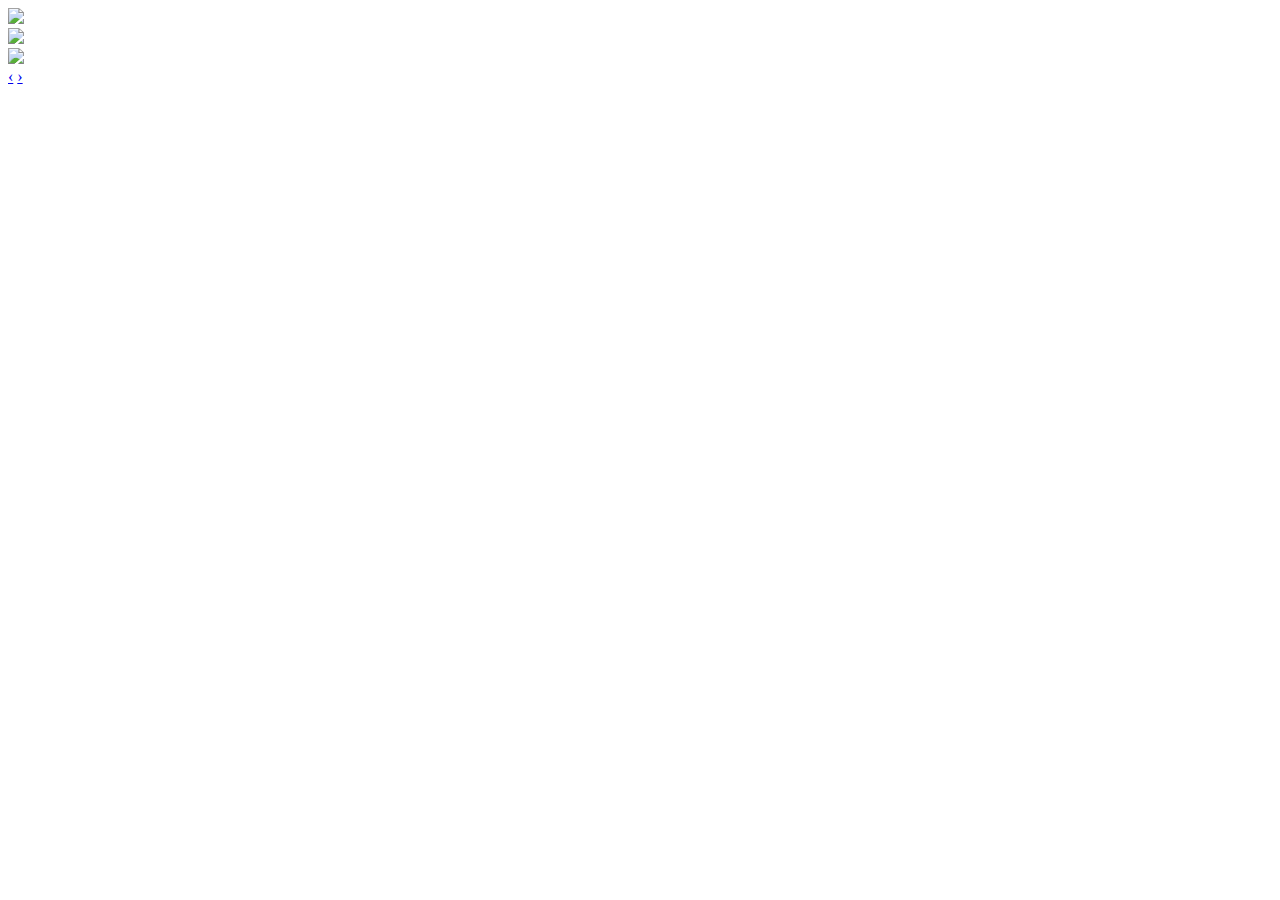
==== index.html @ b69bde4c "primer commit prueba" ====
<!DOCTYPE html>
<html lang="en">
<head>
    <meta charset="UTF-8">
    <meta http-equiv="X-UA-Compatible" content="IE=edge">
    <meta name="viewport" content="width=device-width, initial-scale=1.0">
    <title>Document</title>
</head>
<body>

    <div class="container">
        <div class="row-fluid">
            <div class="span6 offset3">
                <div id="myCarousel" class="carousel slide vertical">
                    <!-- Carousel items -->
                    <div class="carousel-inner">
                        <div class="active item">
                            <img src="http://placehold.it/600x400&amp;text=First+Slide">
                        </div>
                        <div class="item">
                            <img src="http://placehold.it/600x400&amp;text=Second+Slide">
                        </div>
                        <div class="item">
                            <img src="http://placehold.it/600x400&amp;text=Third+Slide">
                        </div>
                    </div>
                    <!-- Carousel nav -->
                    <a class="carousel-control left" href="#myCarousel" data-slide="prev">‹</a>
                    <a class="carousel-control right" href="#myCarousel" data-slide="next">›</a>
                </div>
            </div>
        </div>
    </div>
    
</body>
</html>
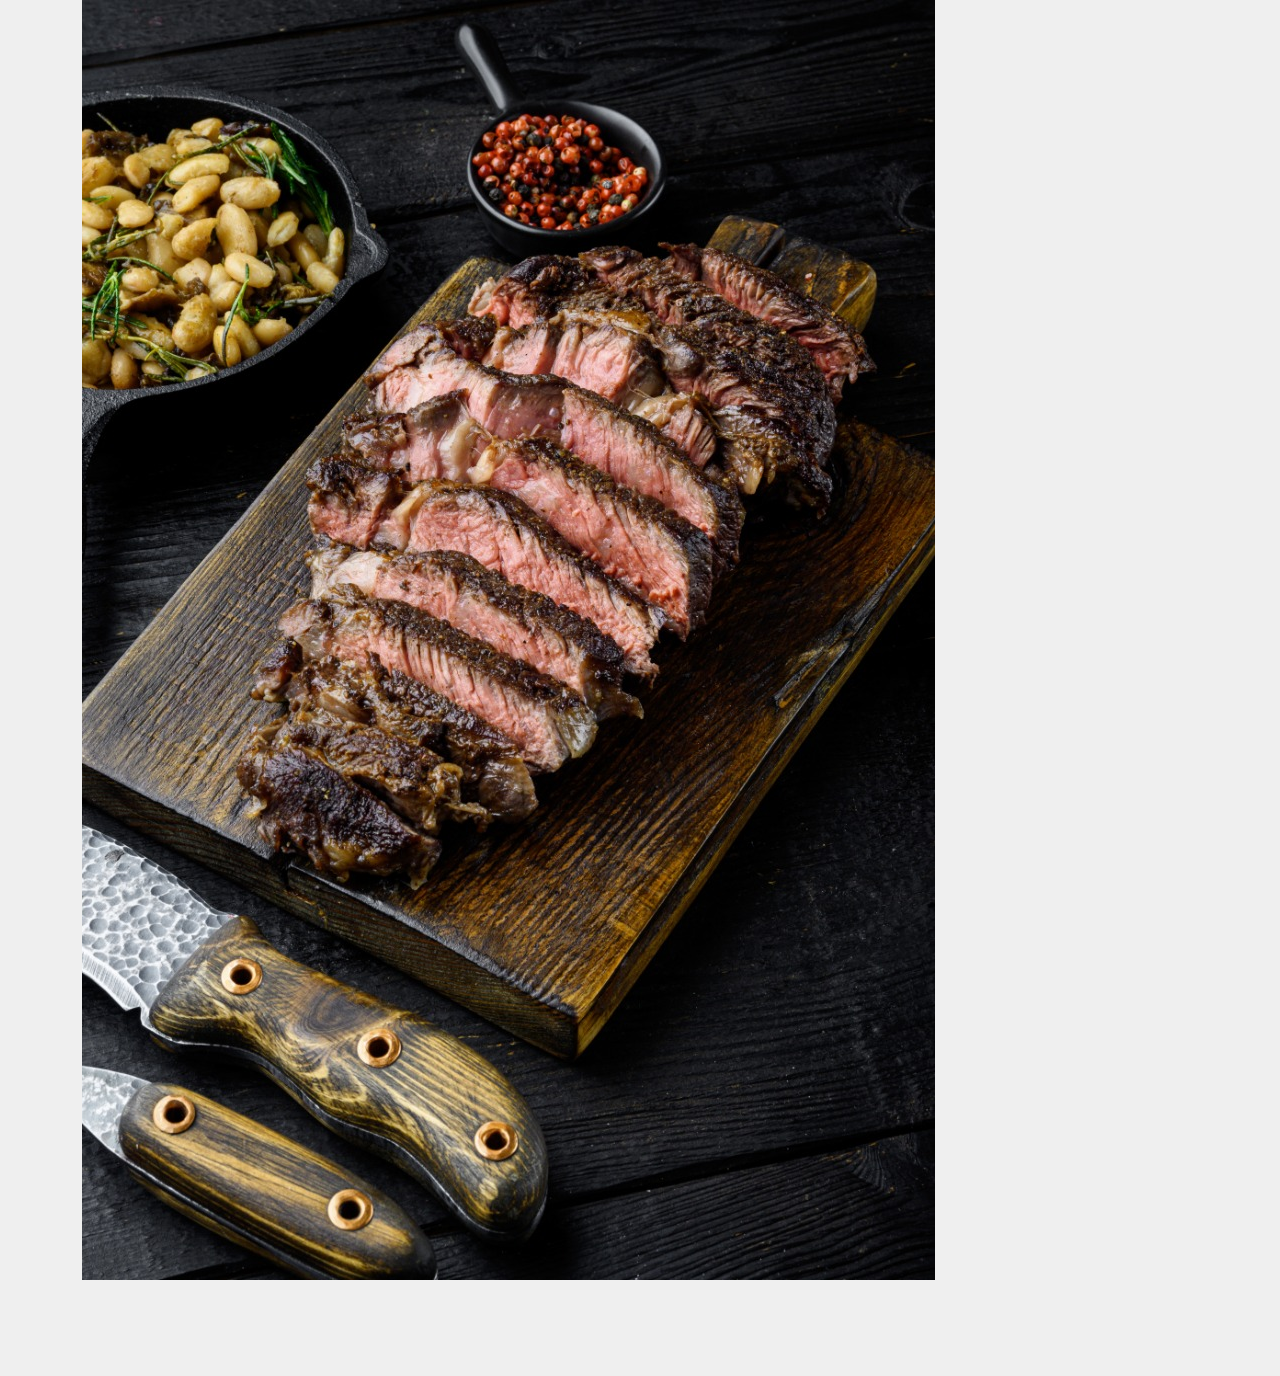
==== commit e60c75e8: "segundo commit" ====
--- a/index.html
+++ b/index.html
@@ -1,36 +1,104 @@
 <!DOCTYPE html>
 <html lang="en">
+
 <head>
-    <meta charset="UTF-8">
-    <meta http-equiv="X-UA-Compatible" content="IE=edge">
-    <meta name="viewport" content="width=device-width, initial-scale=1.0">
-    <title>Document</title>
+    <title>Zay Shop eCommerce HTML CSS Template</title>
+    <meta charset="utf-8">
+    <meta name="viewport" content="width=device-width, initial-scale=1">
+
+    <link rel="apple-touch-icon" href="assets/img/apple-icon.png">
+    <link rel="shortcut icon" type="image/x-icon" href="assets/img/favicon.ico">
+
+    <link rel="stylesheet" href="assets/css/bootstrap.min.css">
+    <link rel="stylesheet" href="assets/css/templatemo.css">
+    <link rel="stylesheet" href="assets/css/custom.css">
+
+    <!-- Load fonts style after rendering the layout styles -->
+    <link rel="stylesheet" href="https://fonts.googleapis.com/css2?family=Roboto:wght@100;200;300;400;500;700;900&display=swap">
+    <link rel="stylesheet" href="assets/css/fontawesome.min.css">
+<!--
+    
+TemplateMo 559 Zay Shop
+
+https://templatemo.com/tm-559-zay-shop
+
+-->
 </head>
+
 <body>
+    
 
-    <div class="container">
-        <div class="row-fluid">
-            <div class="span6 offset3">
-                <div id="myCarousel" class="carousel slide vertical">
-                    <!-- Carousel items -->
-                    <div class="carousel-inner">
-                        <div class="active item">
-                            <img src="http://placehold.it/600x400&amp;text=First+Slide">
-                        </div>
-                        <div class="item">
-                            <img src="http://placehold.it/600x400&amp;text=Second+Slide">
-                        </div>
-                        <div class="item">
-                            <img src="http://placehold.it/600x400&amp;text=Third+Slide">
-                        </div>
+
+    <!-- Start Banner Hero -->
+    <div id="template-mo-zay-hero-carousel" class="carousel slide" data-bs-ride="carousel">
+       <!--  <ol class="carousel-indicators">
+            <li data-bs-target="#template-mo-zay-hero-carousel" data-bs-slide-to="0" class="active"></li>
+            <li data-bs-target="#template-mo-zay-hero-carousel" data-bs-slide-to="1"></li>
+            <li data-bs-target="#template-mo-zay-hero-carousel" data-bs-slide-to="2"></li>
+        </ol> -->
+        <div class="carousel-inner">
+            <div class="carousel-item active">
+                <div class="container">
+                    <img class="img-fluid" src="./assets/img/img1.jpeg" alt="">
+                    <div class="row p-5">
+                       
                     </div>
-                    <!-- Carousel nav -->
-                    <a class="carousel-control left" href="#myCarousel" data-slide="prev">‹</a>
-                    <a class="carousel-control right" href="#myCarousel" data-slide="next">›</a>
+                </div>
+            </div>
+            <div class="carousel-item">
+                <div class="container">
+                    <img class="img-fluid" src="./assets/img/img2.jpeg" alt="">
+                    <div class="row p-5">
+                       
+                    </div>
+                </div>
+            </div>
+
+            <div class="carousel-item">
+                <div class="container">
+                    <img class="img-fluid" src="./assets/img/img3.jpeg" alt="">
+                    <div class="row p-5">
+                       
+                    </div>
+                </div>
+            </div>
+            
+            <div class="carousel-item">
+                <div class="container">
+                    <img class="img-fluid" src="./assets/img/img4.jpeg" alt="">
+                    <div class="row p-5">
+                       
+                    </div>
+                </div>
+            </div>
+            
+            <div class="carousel-item">
+                <div class="container">
+                    <img class="img-fluid" src="./assets/img/img5.jpeg" alt="">
+                    <div class="row p-5">
+                       
+                    </div>
                 </div>
             </div>
         </div>
+        <!-- <a class="carousel-control-prev text-decoration-none w-auto ps-3" href="#template-mo-zay-hero-carousel" role="button" data-bs-slide="prev">
+            <i class="fas fa-chevron-left"></i>
+        </a>
+        <a class="carousel-control-next text-decoration-none w-auto pe-3" href="#template-mo-zay-hero-carousel" role="button" data-bs-slide="next">
+            <i class="fas fa-chevron-right"></i>
+        </a> -->
     </div>
-    
+    <!-- End Banner Hero -->
+
+    <!-- End Footer -->
+
+    <!-- Start Script -->
+    <script src="assets/js/jquery-1.11.0.min.js"></script>
+    <script src="assets/js/jquery-migrate-1.2.1.min.js"></script>
+    <script src="assets/js/bootstrap.bundle.min.js"></script>
+    <script src="assets/js/templatemo.js"></script>
+    <script src="assets/js/custom.js"></script>
+    <!-- End Script -->
 </body>
+
 </html>--- a/assets/css/templatemo.css
+++ b/assets/css/templatemo.css
@@ -0,0 +1,191 @@
+/*
+
+TemplateMo 559 Zay Shop
+
+https://templatemo.com/tm-559-zay-shop
+
+---------------------------------------------
+Table of contents
+------------------------------------------------
+1. Typography
+2. General
+3. Nav
+4. Hero Carousel
+5. Accordion
+6. Shop
+7. Product
+8. Carousel Hero
+9. Carousel Brand
+10. Services
+11. Contact map
+12. Footer
+13. Small devices (landscape phones, 576px and up)
+14. Medium devices (tablets, 768px and up)
+15. Large devices (desktops, 992px and up)
+16. Extra large devices (large desktops, 1200px and up)
+--------------------------------------------- */
+
+
+
+
+/* Typography */
+body, ul, li, p, a, label, input, div {
+  font-family: 'Roboto', sans-serif;
+  font-size: 18px !important;
+  font-weight: 300 !important;
+}
+.h1 {
+  font-family: 'Roboto', sans-serif;
+  font-size: 48px !important;
+  font-weight: 200 !important;
+}
+.h2 {
+  font-family: 'Roboto', sans-serif;
+  font-size: 30px !important;
+  font-weight: 300;
+}
+.h3 {
+  font-family: 'Roboto', sans-serif;
+  font-size: 22px !important;
+}
+/* General */
+.logo { font-weight: 500 !important;}
+.text-warning {  color: #ede861 !important;}
+.text-muted { color: #bcbcbc !important;}
+.text-success { color: #59ab6e !important;}
+.text-light { color: #cfd6e1 !important;}
+.bg-dark { background-color: #212934 !important;}
+.bg-light { background-color: #e9eef5 !important;}
+.bg-black { background-color: #1d242d !important;}
+.bg-success { background-color: #59ab6e !important;}
+.btn-success {
+  background-color: #59ab6e !important;
+  border-color: #56ae6c !important;
+}
+.pagination .page-link:hover {color: #000;}
+.pagination .page-link:hover, .pagination .page-link.active {
+  background-color: #69bb7e;
+  color: #fff;
+}
+/* Nav */
+#templatemo_nav_top { min-height: 40px;}
+#templatemo_nav_top * { font-size: .9em !important;}
+#templatemo_main_nav a { color: #212934;}
+#templatemo_main_nav a:hover { color: #69bb7e;}
+#templatemo_main_nav .navbar .nav-icon { margin-right: 20px;}
+
+/* Hero Carousel */
+#template-mo-zay-hero-carousel { background: #efefef !important;}
+/* Accordion */
+.templatemo-accordion a { color: #000;}
+.templatemo-accordion a:hover { color: #333d4a;}
+/* Shop */
+.shop-top-menu a:hover { color: #69bb7e !important;}
+/* Product */
+.product-wap { box-shadow: 0px 5px 10px 0px rgba(0, 0, 0, 0.10);}
+.product-wap .product-color-dot.color-dot-red { background:#f71515;}
+.product-wap .product-color-dot.color-dot-blue { background:#6db4fe;}
+.product-wap .product-color-dot.color-dot-black { background:#000000;}
+.product-wap .product-color-dot.color-dot-light { background:#e0e0e0;}
+.product-wap .product-color-dot.color-dot-green { background:#0bff7e;}
+.card.product-wap .card .product-overlay {
+  background: rgba(0,0,0,.2);
+  visibility: hidden;
+  opacity: 0;
+  transition: .3s;
+}
+.card.product-wap:hover .card .product-overlay {
+  visibility: visible;
+  opacity: 1;
+}
+.card.product-wap a { color: #000;}
+#carousel-related-product .slick-slide:focus { outline: none !important;}
+#carousel-related-product .slick-dots li button:before {
+  font-size: 15px;
+  margin-top: 20px;
+}
+/* Brand */
+.brand-img {
+  filter: grayscale(100%);
+  opacity: 0.5;
+  transition: .5s;
+}
+.brand-img:hover {
+  filter: grayscale(0%);
+  opacity: 1;
+}
+/* Carousel Hero */
+#template-mo-zay-hero-carousel .carousel-indicators li {
+  margin-top: -50px;
+  background-color: #59ab6e;
+}
+#template-mo-zay-hero-carousel .carousel-control-next i,
+#template-mo-zay-hero-carousel .carousel-control-prev i {
+  color: #59ab6e !important;
+  font-size: 2.8em !important;
+}
+/* Carousel Brand */
+.tempaltemo-carousel .h1 {
+  font-size: .5em !important;
+  color: #000 !important;
+}
+/* Services */
+.services-icon-wap {transition: .3s;}
+.services-icon-wap:hover, .services-icon-wap:hover i {color: #fff;}
+.services-icon-wap:hover {background: #69bb7e;}
+/* Contact map */
+.leaflet-control a, .leaflet-control { font-size: 10px !important;}
+.form-control { border: 1px solid #e8e8e8;}
+/* Footer */
+#tempaltemo_footer a { color: #dcdde1;}
+#tempaltemo_footer a:hover { color: #68bb7d;}
+#tempaltemo_footer ul.footer-link-list li { padding-top: 10px;}
+#tempaltemo_footer ul.footer-icons li {
+  width: 2.6em;
+  height: 2.6em;
+  line-height: 2.6em;
+}
+#tempaltemo_footer ul.footer-icons li:hover {
+  background-color: #cfd6e1;
+  transition: .5s;
+}
+#tempaltemo_footer ul.footer-icons li:hover i {
+  color: #212934;
+  transition: .5s;
+}
+#tempaltemo_footer .border-light { border-color: #2d343f !important;}
+/*
+// Extra small devices (portrait phones, less than 576px)
+// No media query since this is the default in Bootstrap
+*/
+/* Small devices (landscape phones, 576px and up)*/
+.product-wap .h3, .product-wap li, .product-wap i, .product-wap p {
+  font-size: 12px !important;
+}
+.product-wap .product-color-dot {
+  width: 6px;
+  height: 6px;
+}
+
+@media (min-width: 576px) {
+  .tempaltemo-carousel .h1 { font-size: 1em !important;}
+}
+
+/*// Medium devices (tablets, 768px and up)*/
+@media (min-width: 768px) {
+  #templatemo_main_nav .navbar-nav {max-width: 450px;}
+ }
+
+/* Large devices (desktops, 992px and up)*/
+@media (min-width: 992px) {
+  #templatemo_main_nav .navbar-nav {max-width: 550px;}
+  #template-mo-zay-hero-carousel .carousel-item {min-height: 30rem !important;}
+  .product-wap .h3, .product-wap li, .product-wap i, .product-wap p {font-size: 18px !important;}
+  .product-wap .product-color-dot {
+    width: 12px;
+    height: 12px;
+  }
+}
+
+/* Extra large devices (large desktops, 1200px and up)*/
+@media (min-width: 1200px) {}
--- a/assets/css/custom.css
+++ b/assets/css/custom.css
@@ -0,0 +1,3 @@
+/*
+Custom Css
+*/
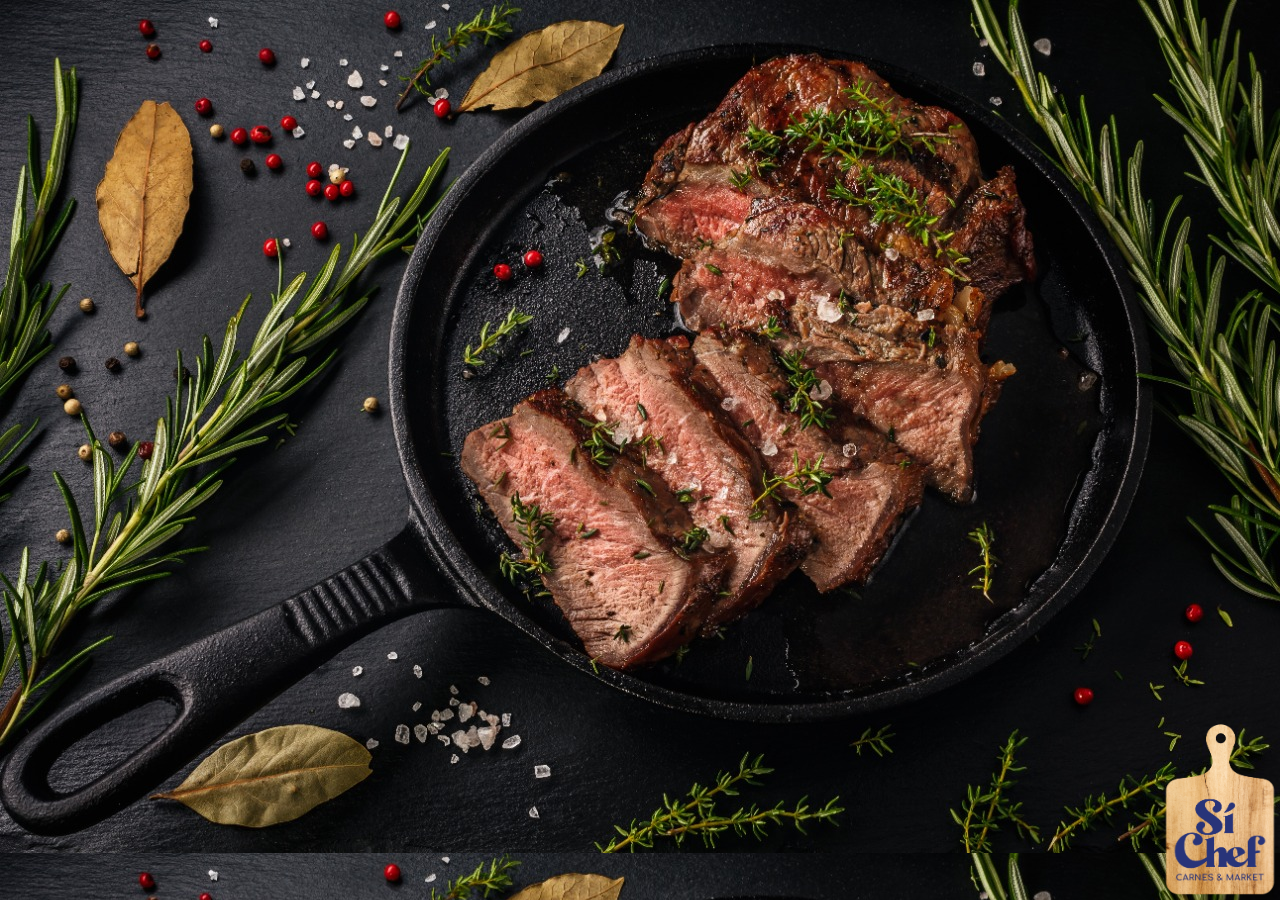
==== commit 63d3b2f3: "prueba 4" ====
--- a/index.html
+++ b/index.html
@@ -2,7 +2,7 @@
 <html lang="en">
 
 <head>
-    <title>Zay Shop eCommerce HTML CSS Template</title>
+    <title>FoodTube</title>
     <meta charset="utf-8">
     <meta name="viewport" content="width=device-width, initial-scale=1">
 
@@ -27,67 +27,56 @@
 
 <body>
     
+<div class="customBack">
+    <img class="customImg" src="./assets/img/Logo_SiChef_.png" alt="">
+    <!-- <div class="container custom bg-black">
+        <img class="img-fluid bg-black" src="./assets/img/img2.jpeg" alt="">
+    </div> -->
+
+</div>
 
 
     <!-- Start Banner Hero -->
-    <div id="template-mo-zay-hero-carousel" class="carousel slide" data-bs-ride="carousel">
-       <!--  <ol class="carousel-indicators">
-            <li data-bs-target="#template-mo-zay-hero-carousel" data-bs-slide-to="0" class="active"></li>
-            <li data-bs-target="#template-mo-zay-hero-carousel" data-bs-slide-to="1"></li>
-            <li data-bs-target="#template-mo-zay-hero-carousel" data-bs-slide-to="2"></li>
-        </ol> -->
+    
+    <!-- <div id="template-mo-zay-hero-carousel" class="carousel slide" data-bs-ride="carousel">
+     
         <div class="carousel-inner">
             <div class="carousel-item active">
                 <div class="container">
                     <img class="img-fluid" src="./assets/img/img1.jpeg" alt="">
-                    <div class="row p-5">
-                       
-                    </div>
+                    
                 </div>
             </div>
             <div class="carousel-item">
                 <div class="container">
                     <img class="img-fluid" src="./assets/img/img2.jpeg" alt="">
-                    <div class="row p-5">
-                       
-                    </div>
+                    
                 </div>
             </div>
 
             <div class="carousel-item">
                 <div class="container">
                     <img class="img-fluid" src="./assets/img/img3.jpeg" alt="">
-                    <div class="row p-5">
-                       
-                    </div>
+                    
                 </div>
             </div>
             
             <div class="carousel-item">
                 <div class="container">
                     <img class="img-fluid" src="./assets/img/img4.jpeg" alt="">
-                    <div class="row p-5">
-                       
-                    </div>
+                    
                 </div>
             </div>
             
             <div class="carousel-item">
                 <div class="container">
                     <img class="img-fluid" src="./assets/img/img5.jpeg" alt="">
-                    <div class="row p-5">
-                       
-                    </div>
+                    
                 </div>
             </div>
         </div>
-        <!-- <a class="carousel-control-prev text-decoration-none w-auto ps-3" href="#template-mo-zay-hero-carousel" role="button" data-bs-slide="prev">
-            <i class="fas fa-chevron-left"></i>
-        </a>
-        <a class="carousel-control-next text-decoration-none w-auto pe-3" href="#template-mo-zay-hero-carousel" role="button" data-bs-slide="next">
-            <i class="fas fa-chevron-right"></i>
-        </a> -->
-    </div>
+       
+    </div> -->
     <!-- End Banner Hero -->
 
     <!-- End Footer -->
--- a/assets/css/templatemo.css
+++ b/assets/css/templatemo.css
@@ -33,6 +33,7 @@
   font-family: 'Roboto', sans-serif;
   font-size: 18px !important;
   font-weight: 300 !important;
+  background-color: black !important;
 }
 .h1 {
   font-family: 'Roboto', sans-serif;
@@ -75,7 +76,7 @@
 #templatemo_main_nav .navbar .nav-icon { margin-right: 20px;}
 
 /* Hero Carousel */
-#template-mo-zay-hero-carousel { background: #efefef !important;}
+#template-mo-zay-hero-carousel { background: black !important;}
 /* Accordion */
 .templatemo-accordion a { color: #000;}
 .templatemo-accordion a:hover { color: #333d4a;}
@@ -167,6 +168,11 @@
   height: 6px;
 }
 
+/* Agregado */
+/* .custom {
+  background-color: black !important;
+} */
+
 @media (min-width: 576px) {
   .tempaltemo-carousel .h1 { font-size: 1em !important;}
 }
--- a/assets/css/custom.css
+++ b/assets/css/custom.css
@@ -1,3 +1,19 @@
 /*
 Custom Css
 */
+
+/* body {
+    background-color: black !important;
+} */
+
+.customBack {
+    background: url(../img/img2.jpeg);
+    height: 100vh;
+}
+
+.customImg {
+max-height: 20vh;
+position: fixed;
+  right: 0;
+  bottom: 0;
+}